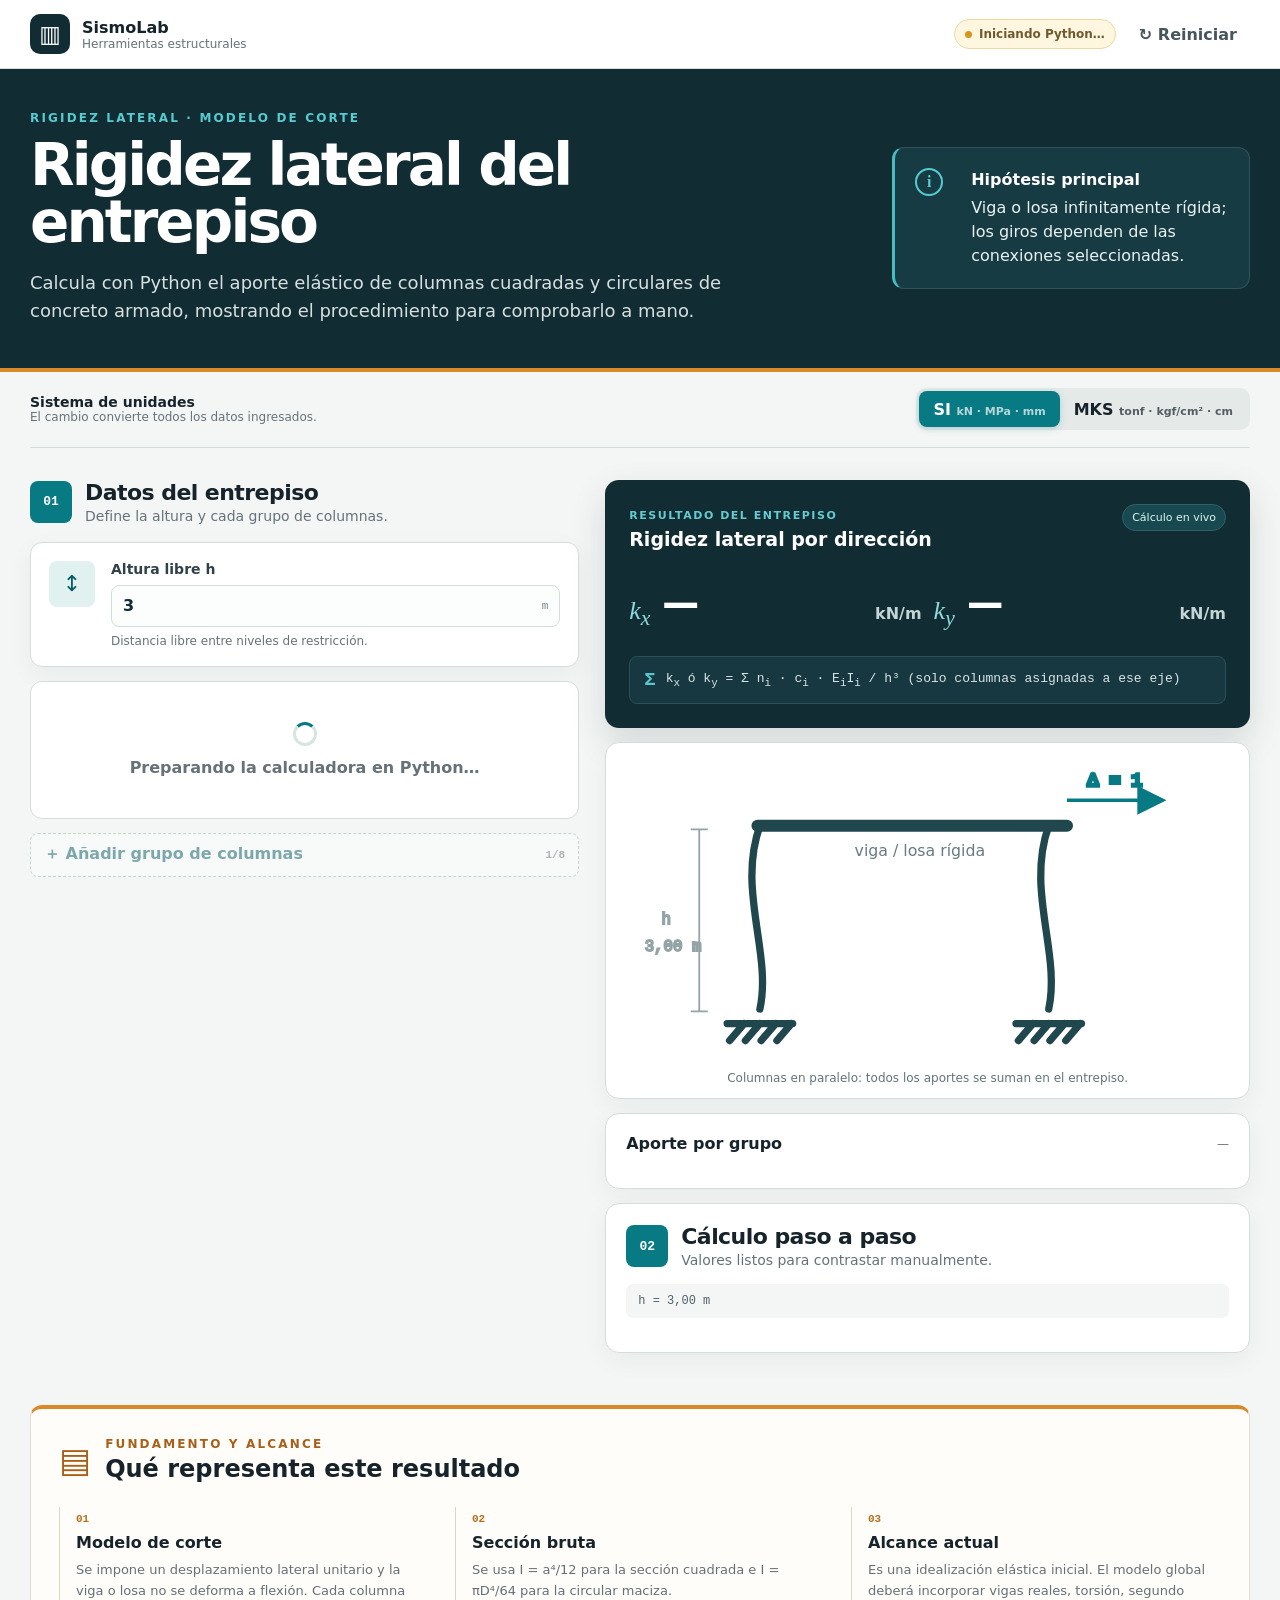
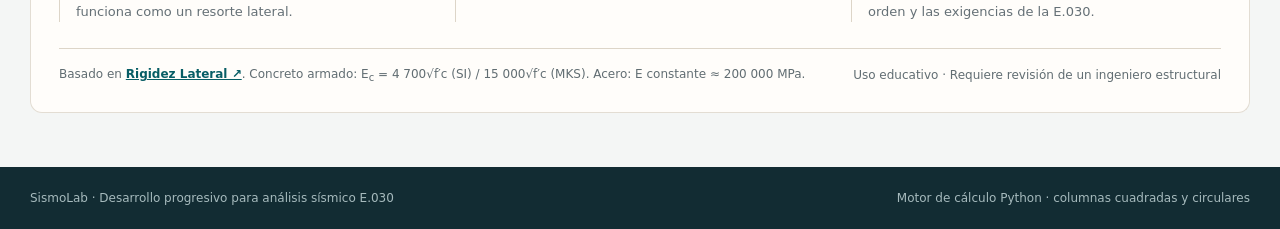
==== index (1).html @ f84a105f "Add files via upload" ====
<!doctype html>
<html lang="es">
  <head>
    <meta charset="UTF-8" />
    <meta name="viewport" content="width=device-width, initial-scale=1.0" />
    <meta name="description" content="Calculadora en Python de rigidez lateral para columnas cuadradas y circulares de concreto armado." />
    <title>SismoLab · Rigidez lateral</title>
    <link rel="icon" href="./favicon.svg" type="image/svg+xml" />
    <link rel="stylesheet" href="https://pyscript.net/releases/2025.11.1/core.css" />
    <link rel="stylesheet" href="./styles.css" />
    <script type="module" src="https://pyscript.net/releases/2025.11.1/core.js"></script>
  </head>
  <body>
    <main id="calculator" aria-busy="true">
      <header class="site-header">
        <div class="page-shell header-shell">
          <a class="brand" href="#inicio" aria-label="Ir al inicio">
            <span class="brand-mark" aria-hidden="true">▥</span>
            <span><strong>SismoLab</strong><small>Herramientas estructurales</small></span>
          </a>
          <div class="header-actions">
            <span class="python-status" id="python-status"><i></i> Iniciando Python…</span>
            <button class="button button-ghost" type="button" data-action="reset">↻ Reiniciar</button>
          </div>
        </div>
      </header>

      <section id="inicio" class="intro">
        <div class="page-shell intro-grid">
          <div>
            <p class="eyebrow">RIGIDEZ LATERAL · MODELO DE CORTE</p>
            <h1>Rigidez lateral del entrepiso</h1>
            <p class="intro-copy">Calcula con Python el aporte elástico de columnas cuadradas y circulares de concreto armado, mostrando el procedimiento para comprobarlo a mano.</p>
          </div>
          <div class="model-note">
            <span aria-hidden="true">i</span>
            <p><strong>Hipótesis principal</strong>Viga o losa infinitamente rígida; los giros dependen de las conexiones seleccionadas.</p>
          </div>
        </div>
      </section>

      <section class="page-shell unit-strip" aria-label="Sistema de unidades">
        <div>
          <span class="unit-strip__label">Sistema de unidades</span>
          <span class="unit-strip__hint">El cambio convierte todos los datos ingresados.</span>
        </div>
        <div class="unit-toggle">
          <button id="units-si" class="button is-active" type="button" data-action="units" data-value="SI" aria-pressed="true">SI <span>kN · MPa · mm</span></button>
          <button id="units-mks" class="button" type="button" data-action="units" data-value="MKS" aria-pressed="false">MKS <span>tonf · kgf/cm² · cm</span></button>
        </div>
      </section>

      <div class="page-shell workspace-grid">
        <section class="input-panel" aria-labelledby="datos-heading">
          <div class="section-heading">
            <span class="step-number">01</span>
            <div><h2 id="datos-heading">Datos del entrepiso</h2><p>Define la altura y cada grupo de columnas.</p></div>
          </div>

          <div class="story-card">
            <div class="story-icon" aria-hidden="true">↕</div>
            <div class="field-block">
              <label for="story-height">Altura libre h</label>
              <div class="input-with-unit">
                <input id="story-height" name="story-height" type="number" min="1" max="12" step="0.05" value="3" data-field="story-height" />
                <span>m</span>
              </div>
              <small>Distancia libre entre niveles de restricción.</small>
            </div>
          </div>

          <div id="group-list" class="group-list">
            <div class="loading-card"><span class="spinner"></span><strong>Preparando la calculadora en Python…</strong></div>
          </div>
          <button id="add-group" type="button" class="button add-group" data-action="add" disabled>＋ Añadir grupo de columnas <span id="group-count">1/8</span></button>
        </section>

        <section class="result-panel" aria-labelledby="resultado-heading">
          <div class="result-card">
            <div class="result-card__top">
              <div><span class="result-kicker">RESULTADO DEL ENTREPISO</span><h2 id="resultado-heading">Rigidez lateral por dirección</h2></div>
              <span class="live-pill">Cálculo en vivo</span>
            </div>
            <div class="total-grid">
              <output class="total-result" aria-live="polite">
                <span>k<sub>x</sub></span><strong id="total-stiffness-x">—</strong><em id="stiffness-unit-x">kN/m</em>
              </output>
              <output class="total-result" aria-live="polite">
                <span>k<sub>y</sub></span><strong id="total-stiffness-y">—</strong><em id="stiffness-unit-y">kN/m</em>
              </output>
            </div>
            <div id="calculation-warning" class="calculation-warning" hidden></div>
            <div class="formula-bar"><b>Σ</b><span>k<sub>x</sub> ó k<sub>y</sub> = Σ n<sub>i</sub> · c<sub>i</sub> · E<sub>i</sub>I<sub>i</sub> / h³ (solo columnas asignadas a ese eje)</span></div>
          </div>

          <div class="frame-diagram">
            <svg viewBox="0 0 500 260" role="img" aria-label="Pórtico idealizado de un nivel con desplazamiento lateral">
              <defs><marker id="arrow" markerWidth="8" markerHeight="8" refX="7" refY="4" orient="auto"><path d="M0,0 L8,4 L0,8 Z" fill="currentColor" /></marker></defs>
              <g class="frame-lines">
                <path d="M112 206 C122 160, 93 108, 112 55" /><path d="M350 206 C360 160, 331 108, 350 55" />
                <path d="M110 55 L365 55" class="frame-beam" />
                <path d="M85 218 L139 218 M99 218 L87 232 M112 218 L100 232 M125 218 L113 232 M138 218 L126 232" />
                <path d="M323 218 L377 218 M337 218 L325 232 M350 218 L338 232 M363 218 L351 232 M376 218 L364 232" />
              </g>
              <g class="frame-dimensions"><path d="M62 208 L62 58" /><path d="M55 208 L69 208 M55 58 L69 58" /><text x="31" y="136">h</text><text id="frame-height" x="17" y="158">3,00 m</text></g>
              <g class="frame-load"><path d="M365 34 L444 34" marker-end="url(#arrow)" /><text x="382" y="22">Δ = 1</text></g>
              <text x="190" y="80" class="beam-label">viga / losa rígida</text>
            </svg>
            <p>Columnas en paralelo: todos los aportes se suman en el entrepiso.</p>
          </div>

          <div class="contribution-card">
            <div class="subheading"><h3>Aporte por grupo</h3><span id="contribution-count">—</span></div>
            <div id="contribution-list" class="contribution-list"></div>
          </div>

          <div class="calculation-card">
            <div class="section-heading section-heading--small">
              <span class="step-number">02</span><div><h2>Cálculo paso a paso</h2><p>Valores listos para contrastar manualmente.</p></div>
            </div>
            <p id="height-conversion" class="height-conversion">h = 3,00 m</p>
            <div id="steps-list" class="steps-list"></div>
          </div>
        </section>
      </div>

      <section class="page-shell theory-section">
        <div class="theory-title"><span aria-hidden="true">▤</span><div><p class="eyebrow">FUNDAMENTO Y ALCANCE</p><h2>Qué representa este resultado</h2></div></div>
        <div class="theory-grid">
          <article><span>01</span><h3>Modelo de corte</h3><p>Se impone un desplazamiento lateral unitario y la viga o losa no se deforma a flexión. Cada columna funciona como un resorte lateral.</p></article>
          <article><span>02</span><h3>Sección bruta</h3><p>Se usa I = a⁴/12 para la sección cuadrada e I = πD⁴/64 para la circular maciza.</p></article>
          <article><span>03</span><h3>Alcance actual</h3><p>Es una idealización elástica inicial. El modelo global deberá incorporar vigas reales, torsión, segundo orden y las exigencias de la E.030.</p></article>
        </div>
        <div class="reference-row">
          <p>Basado en <a href="https://sites.google.com/view/rigidez-lateral/in%C3%ADcio" target="_blank" rel="noreferrer">Rigidez Lateral ↗</a>. Concreto armado: E<sub>c</sub> = 4 700√f′c (SI) / 15 000√f′c (MKS). Acero: E constante ≈ 200 000 MPa.</p>
          <span>Uso educativo · Requiere revisión de un ingeniero estructural</span>
        </div>
      </section>

      <footer><div class="page-shell"><span>SismoLab · Desarrollo progresivo para análisis sísmico E.030</span><span>Motor de cálculo Python · columnas cuadradas y circulares</span></div></footer>
    </main>
    <script type="py" src="./app.py" config="./pyscript.toml"></script>
  </body>
</html>
---- styles.css ----
:root {
  --background: #f4f6f5;
  --foreground: #17232a;
  --muted: #667278;
  --border: #d5dddb;
  --ink: #122c33;
  --teal: #087a83;
  --teal-dark: #075d65;
  --teal-pale: #e0f1ef;
  --amber: #d98925;
  --danger: #9c342c;
  --sans: Inter, ui-sans-serif, system-ui, -apple-system, BlinkMacSystemFont, "Segoe UI", sans-serif;
  --mono: "SFMono-Regular", Consolas, "Liberation Mono", monospace;
}

* { box-sizing: border-box; }
html { scroll-behavior: smooth; font-family: var(--sans); }
body { margin: 0; min-width: 320px; background: var(--background); color: var(--foreground); font-size: 16px; }
button, input, select { font: inherit; }
button { cursor: pointer; }
.page-shell { width: min(1220px, calc(100% - 40px)); margin-inline: auto; }

.button { min-height: 38px; padding: 8px 13px; color: var(--foreground); background: transparent; border: 0; border-radius: 8px; font-weight: 700; transition: 150ms ease; }
.button:hover { background: #e7eceb; }
.button:focus-visible, input:focus-visible, select:focus-visible { outline: 3px solid rgba(8,122,131,.2); outline-offset: 2px; }
.button:disabled { cursor: not-allowed; opacity: .5; }
.button-ghost { color: #46565c; }

.site-header { position: sticky; z-index: 40; top: 0; background: rgba(255,255,255,.96); border-bottom: 1px solid var(--border); backdrop-filter: blur(16px); }
.header-shell { min-height: 68px; display: flex; align-items: center; justify-content: space-between; gap: 20px; }
.brand { display: inline-flex; align-items: center; gap: 12px; color: inherit; text-decoration: none; }
.brand-mark { width: 40px; height: 40px; display: grid; place-items: center; color: white; background: var(--ink); border-radius: 10px; font-size: 23px; }
.brand > span:last-child { display: grid; }
.brand strong { font-size: 16px; }
.brand small { color: var(--muted); font-size: 12px; }
.header-actions { display: flex; align-items: center; gap: 10px; }
.python-status { display: inline-flex; align-items: center; gap: 7px; padding: 7px 10px; color: #6f5a2f; background: #fff6df; border: 1px solid #edd8a2; border-radius: 999px; font-size: 12px; font-weight: 800; }
.python-status i { width: 7px; height: 7px; background: #d7971d; border-radius: 50%; animation: pulse 1s infinite alternate; }
.python-status.is-ready { color: var(--teal-dark); background: var(--teal-pale); border-color: #b9dedb; }
.python-status.is-ready i { background: var(--teal); animation: none; }
@keyframes pulse { to { opacity: .3; } }

.intro { color: white; background: var(--ink); border-bottom: 4px solid var(--amber); }
.intro-grid { min-height: 240px; display: grid; grid-template-columns: minmax(0,1.55fr) minmax(300px,.7fr); gap: 70px; align-items: center; padding-block: 42px; }
.eyebrow { margin: 0 0 12px; color: #56cbd0; font-size: 12px; font-weight: 800; letter-spacing: .18em; }
.intro h1 { max-width: 720px; margin: 0; font-size: clamp(36px,5vw,58px); line-height: .98; letter-spacing: -.05em; }
.intro-copy { max-width: 720px; margin: 18px 0 0; color: #d6e0e1; font-size: 18px; line-height: 1.58; }
.model-note { display: grid; grid-template-columns: 42px 1fr; gap: 14px; padding: 20px; color: #e9f1f1; background: #173b43; border: 1px solid #31545b; border-left: 3px solid #49bbc2; border-radius: 12px; }
.model-note > span { width: 28px; height: 28px; display: grid; place-items: center; color: #55cbd1; border: 2px solid currentColor; border-radius: 50%; font-family: Georgia, serif; font-weight: 800; }
.model-note p { margin: 0; line-height: 1.5; }
.model-note strong { display: block; margin-bottom: 4px; color: white; }

.unit-strip { min-height: 76px; display: flex; align-items: center; justify-content: space-between; gap: 24px; padding-block: 14px; border-bottom: 1px solid var(--border); }
.unit-strip > div:first-child { display: grid; }
.unit-strip__label { font-size: 14px; font-weight: 800; }
.unit-strip__hint { color: var(--muted); font-size: 12px; }
.unit-toggle { display: flex; padding: 3px; background: #e5eae9; border-radius: 10px; }
.unit-toggle button { min-height: 36px; padding-inline: 14px; }
.unit-toggle button span { font-size: 11px; opacity: .7; }
.unit-toggle button.is-active { color: white; background: var(--teal); box-shadow: 0 2px 7px rgba(8,110,121,.22); }

.workspace-grid { display: grid; grid-template-columns: minmax(390px,.92fr) minmax(0,1.08fr); gap: 26px; align-items: start; padding-block: 32px 52px; }
.input-panel, .result-panel { min-width: 0; }
.section-heading { display: flex; align-items: center; gap: 13px; margin-bottom: 18px; }
.section-heading--small { margin-bottom: 16px; }
.step-number { width: 42px; height: 42px; display: grid; flex: 0 0 auto; place-items: center; color: white; background: var(--teal); border-radius: 8px; font-family: var(--mono); font-size: 13px; font-weight: 700; }
.section-heading h2 { margin: 0; font-size: 22px; letter-spacing: -.025em; }
.section-heading p { margin: 3px 0 0; color: var(--muted); font-size: 14px; }

.story-card, .column-card, .frame-diagram, .contribution-card, .calculation-card { background: white; border: 1px solid var(--border); border-radius: 12px; box-shadow: 0 8px 24px rgba(18,44,51,.05); }
.story-card { display: grid; grid-template-columns: 48px 1fr; gap: 14px; align-items: start; margin-bottom: 14px; padding: 18px; }
.story-icon { width: 46px; height: 46px; display: grid; place-items: center; color: var(--teal-dark); background: var(--teal-pale); border-radius: 8px; font-size: 22px; }
.field-block { min-width: 0; }
.field-block label, .field-block legend { display: block; margin-bottom: 8px; color: #314149; font-size: 14px; font-weight: 700; }
.field-block small { display: block; margin-top: 7px; color: var(--muted); font-size: 12px; }
.input-with-unit { position: relative; display: flex; align-items: center; }
.input-with-unit input, select { width: 100%; height: 42px; color: var(--ink); background: #fcfdfd; border: 1px solid var(--border); border-radius: 8px; font-weight: 700; }
.input-with-unit input { padding: 8px 88px 8px 11px; }
select { padding: 8px 10px; }
.input-with-unit > span { position: absolute; right: 12px; color: #758187; font-family: var(--mono); font-size: 11px; pointer-events: none; }

.group-list { display: grid; gap: 14px; }
.loading-card { min-height: 138px; display: grid; place-items: center; align-content: center; gap: 12px; color: var(--muted); background: white; border: 1px solid var(--border); border-radius: 12px; }
.spinner { width: 24px; height: 24px; border: 3px solid #d7e4e2; border-top-color: var(--teal); border-radius: 50%; animation: spin .8s linear infinite; }
@keyframes spin { to { transform: rotate(360deg); } }
.column-card { padding: 18px; }
.column-card__head, .column-card__head > div:first-child { display: flex; align-items: center; }
.column-card__head { justify-content: space-between; gap: 16px; margin-bottom: 18px; }
.column-card__head > div:first-child { gap: 11px; }
.column-code { width: 40px; height: 40px; display: grid; place-items: center; color: var(--teal-dark); background: var(--teal-pale); border: 1px solid #b6dedb; border-radius: 50%; font-family: var(--mono); font-size: 13px; font-weight: 800; }
.column-card h3 { margin: 0; font-size: 16px; }
.column-card__head p { margin: 2px 0 0; color: var(--muted); font-size: 12px; }
.remove-button { width: 38px; padding: 0; color: var(--danger); font-size: 19px; }
.form-grid { display: grid; grid-template-columns: repeat(2,minmax(0,1fr)); gap: 14px; margin-top: 15px; }
.form-grid--compact { grid-template-columns: minmax(120px,.58fr) minmax(200px,1.42fr); }
.shape-field { min-width: 0; padding: 0; border: 0; }
.shape-options { display: grid; grid-template-columns: repeat(2,minmax(0,1fr)); gap: 7px; }
.shape-option { min-height: 42px; display: flex; align-items: center; justify-content: center; gap: 7px; color: #526168; background: #f7f9f8; border: 1px solid var(--border); border-radius: 8px; font-size: 13px; font-weight: 700; }
.shape-option:hover { border-color: #9fc9c7; }
.shape-option.is-selected { color: var(--teal-dark); background: var(--teal-pale); border-color: #7dc3c1; }
.shape-symbol { width: 16px; height: 16px; display: inline-block; border: 2px solid currentColor; }
.shape-symbol.circle { border-radius: 50%; }
.total-grid { display: grid; grid-template-columns: repeat(2,minmax(0,1fr)); gap: 12px; }
.case-note { display: flex; align-items: center; gap: 11px; margin-top: 15px; padding: 11px 12px; color: #345057; background: #f1f6f5; border-left: 3px solid var(--teal); border-radius: 6px; }
.case-note > b { color: var(--teal); font-size: 19px; }
.case-note div { display: grid; }
.case-note strong { font-family: var(--mono); font-size: 13px; }
.case-note span { color: #6b777c; font-size: 11px; }
.add-group { width: 100%; min-height: 44px; display: flex; align-items: center; margin-top: 14px; color: var(--teal-dark); background: rgba(255,255,255,.7); border: 1px dashed #9bb4b1; }
.add-group > span { margin-left: auto; color: var(--muted); font-family: var(--mono); font-size: 11px; }

.result-panel { display: grid; gap: 14px; }
.result-card { padding: 24px; color: white; background: var(--ink); border-radius: 14px; box-shadow: 0 14px 34px rgba(18,44,51,.15); }
.result-card__top { display: flex; align-items: flex-start; justify-content: space-between; gap: 20px; }
.result-kicker { color: #66cbd0; font-size: 11px; font-weight: 800; letter-spacing: .14em; }
.result-card h2 { margin: 5px 0 0; font-size: 19px; }
.live-pill { padding: 6px 9px; color: #daf5f2; background: #194950; border: 1px solid #316168; border-radius: 999px; font-size: 11px; }
.total-result { display: grid; grid-template-columns: auto 1fr auto; gap: 14px; align-items: baseline; margin-block: 28px 24px; }
.total-result > span { color: #8fd9dc; font-family: Georgia,serif; font-size: 26px; font-style: italic; }
.total-result strong { min-width: 0; overflow: hidden; font-family: var(--mono); font-size: clamp(34px,6vw,54px); line-height: 1; letter-spacing: -.06em; text-overflow: ellipsis; }
.total-result em { color: #c2d5d7; font-size: 16px; font-style: normal; font-weight: 700; }
.formula-bar { display: flex; align-items: center; gap: 10px; padding: 12px 14px; color: #d9e5e6; background: #173840; border: 1px solid #2b5057; border-radius: 8px; font-family: var(--mono); font-size: 13px; }
.formula-bar b { color: #59c7cc; font-size: 19px; }
.calculation-warning { margin: -10px 0 16px; padding: 10px 12px; color: #5d260f; background: #ffe1cf; border-radius: 7px; font-size: 12px; }

.frame-diagram, .contribution-card, .calculation-card { border-radius: 14px; }
.frame-diagram { padding: 16px 18px 13px; }
.frame-diagram svg { width: 100%; height: auto; display: block; color: var(--teal); }
.frame-lines { fill: none; stroke: #20464e; stroke-width: 6; stroke-linecap: round; stroke-linejoin: round; }
.frame-lines .frame-beam { stroke-width: 10; }
.frame-dimensions { fill: #607177; stroke: #93a4a7; stroke-width: 1.5; font-family: var(--mono); font-size: 13px; }
.frame-load { fill: var(--teal); stroke: var(--teal); stroke-width: 3; font-family: var(--mono); font-size: 15px; }
.beam-label { fill: #687b80; font-family: var(--sans); font-size: 13px; }
.frame-diagram p { margin: -3px 0 0; color: var(--muted); text-align: center; font-size: 12px; }
.contribution-card, .calculation-card { padding: 20px; }
.subheading { display: flex; align-items: center; justify-content: space-between; margin-bottom: 15px; }
.subheading h3 { margin: 0; font-size: 16px; }
.subheading > span { color: var(--muted); font-size: 12px; }
.contribution-list { display: grid; gap: 13px; }
.contribution-row { display: grid; grid-template-columns: 36px minmax(0,1fr) auto; gap: 11px; align-items: center; }
.contribution-symbol { width: 36px; height: 36px; display: grid; place-items: center; color: var(--teal-dark); background: var(--teal-pale); border-radius: 7px; }
.contribution-main > div:first-child { display: flex; align-items: baseline; gap: 7px; font-size: 12px; }
.contribution-main strong { font-family: var(--mono); font-size: 13px; }
.contribution-main span { color: var(--muted); }
.contribution-main em { margin-left: auto; color: var(--teal-dark); font-size: 11px; font-style: normal; font-weight: 800; }
.progress-track { height: 5px; margin-top: 6px; overflow: hidden; background: #e5ebea; border-radius: 99px; }
.progress-track span { height: 100%; display: block; background: var(--teal); border-radius: inherit; }
.contribution-row > b { display: grid; justify-items: end; font-family: var(--mono); font-size: 14px; }
.contribution-row > b small { color: var(--muted); font-family: var(--sans); font-size: 10px; font-weight: 500; }

.height-conversion { margin: 0 0 14px; padding: 10px 12px; color: #506168; background: #f3f6f5; border-radius: 7px; font-family: var(--mono); font-size: 12px; }
.steps-list { display: grid; gap: 8px; }
.step-detail { overflow: hidden; border: 1px solid var(--border); border-radius: 9px; }
.step-detail summary { min-height: 58px; display: grid; grid-template-columns: 34px minmax(0,1fr) 18px; gap: 11px; align-items: center; padding: 10px 12px; cursor: pointer; list-style: none; }
.step-detail summary::-webkit-details-marker { display: none; }
.step-detail summary > span { width: 34px; height: 34px; display: grid; place-items: center; color: white; background: var(--ink); border-radius: 50%; font-family: var(--mono); font-size: 11px; }
.step-detail summary div { display: grid; }
.step-detail summary strong { font-size: 14px; }
.step-detail summary small { color: var(--muted); font-size: 11px; }
.step-detail summary > b { color: var(--teal); font-size: 20px; }
.step-content { display: grid; grid-template-columns: 130px minmax(0,1fr); gap: 16px; padding: 16px; background: #f8faf9; border-top: 1px solid var(--border); }
.section-diagram { position: relative; min-height: 150px; display: grid; place-items: center; background: white; border: 1px solid #dce5e3; border-radius: 8px; }
.section-shape { width: 72px; height: 72px; display: grid; place-items: center; color: var(--teal-dark); background: #d7edeb; border: 3px solid var(--teal); font-family: Georgia,serif; font-style: italic; }
.section-shape.circle { border-radius: 50%; }
.axis-line { position: absolute; width: 100px; height: 1px; background: #d37f1f; }
.axis-line::after { position: absolute; top: -3px; left: 50%; width: 7px; height: 7px; content: ''; background: #d37f1f; border-radius: 50%; }
.axis-label { position: absolute; right: 8px; bottom: 7px; color: #9b641e; font-size: 9px; }
.step-content ol { display: grid; gap: 13px; margin: 0; padding: 0; list-style: none; }
.step-content li { display: grid; grid-template-columns: 24px minmax(0,1fr); gap: 9px; }
.step-content li > span { width: 23px; height: 23px; display: grid; place-items: center; color: var(--teal-dark); background: var(--teal-pale); border-radius: 50%; font-family: var(--mono); font-size: 10px; font-weight: 800; }
.step-content li strong { display: block; margin-bottom: 3px; color: #273a41; font-size: 12px; }
.step-content li p { margin: 0; color: #59676d; font-family: var(--mono); font-size: 11px; line-height: 1.55; }
.step-content li b { color: var(--teal-dark); }

.theory-section { margin-bottom: 54px; padding: 28px; background: #fffdfa; border: 1px solid #e3ddd3; border-top: 4px solid var(--amber); border-radius: 12px; }
.theory-title { display: flex; align-items: center; gap: 14px; margin-bottom: 24px; }
.theory-title > span { color: #a86018; font-size: 34px; }
.theory-title .eyebrow { margin-bottom: 4px; color: #a86018; }
.theory-title h2 { margin: 0; font-size: 24px; }
.theory-grid { display: grid; grid-template-columns: repeat(3,minmax(0,1fr)); gap: 26px; }
.theory-grid article { padding-left: 16px; border-left: 1px solid #ddd5c8; }
.theory-grid article > span { color: #b66e1c; font-family: var(--mono); font-size: 11px; font-weight: 800; }
.theory-grid h3 { margin: 7px 0; font-size: 16px; }
.theory-grid p { margin: 0; color: #657076; font-size: 13px; line-height: 1.62; }
.reference-row { display: flex; align-items: center; justify-content: space-between; gap: 24px; margin-top: 26px; padding-top: 18px; border-top: 1px solid #ddd5c8; color: #616d72; font-size: 12px; }
.reference-row p { margin: 0; }
.reference-row a { color: var(--teal-dark); font-weight: 800; }
.reference-row > span { text-align: right; }
footer { padding-block: 24px; color: #a6babd; background: var(--ink); font-size: 12px; }
footer .page-shell { display: flex; justify-content: space-between; gap: 20px; }

@media (max-width: 900px) {
  .intro-grid, .workspace-grid { grid-template-columns: 1fr; }
  .intro-grid { gap: 28px; }
  .model-note { max-width: 620px; }
  .theory-grid { grid-template-columns: 1fr; gap: 18px; }
  .reference-row { align-items: flex-start; flex-direction: column; }
  .reference-row > span { text-align: left; }
}

@media (max-width: 620px) {
  .page-shell { width: min(100% - 24px,1220px); }
  .header-shell { min-height: 60px; }
  .brand small, .python-status { display: none; }
  .intro-grid { min-height: 0; padding-block: 34px; }
  .intro h1 { font-size: 38px; }
  .intro-copy { font-size: 16px; }
  .unit-strip { align-items: stretch; flex-direction: column; gap: 11px; }
  .unit-toggle, .unit-toggle button { width: 100%; }
  .unit-toggle button span { display: none; }
  .workspace-grid { padding-top: 22px; }
  .column-card, .contribution-card, .calculation-card, .result-card, .theory-section { padding: 16px; }
  .form-grid, .form-grid--compact { grid-template-columns: 1fr; }
  .total-grid { grid-template-columns: 1fr; }
  .total-result { grid-template-columns: auto minmax(0,1fr); }
  .total-result strong { text-align: right; }
  .total-result em { grid-column: 2; text-align: right; }
  .formula-bar { overflow-x: auto; }
  .step-content { grid-template-columns: 1fr; }
  .section-diagram { min-height: 130px; }
  .contribution-row { grid-template-columns: 36px minmax(0,1fr); }
  .contribution-row > b { grid-column: 2; justify-items: start; }
  footer .page-shell { flex-direction: column; }
}

@media (prefers-reduced-motion: reduce) {
  html { scroll-behavior: auto; }
  *, *::before, *::after { animation-duration: .01ms !important; transition-duration: .01ms !important; }
}
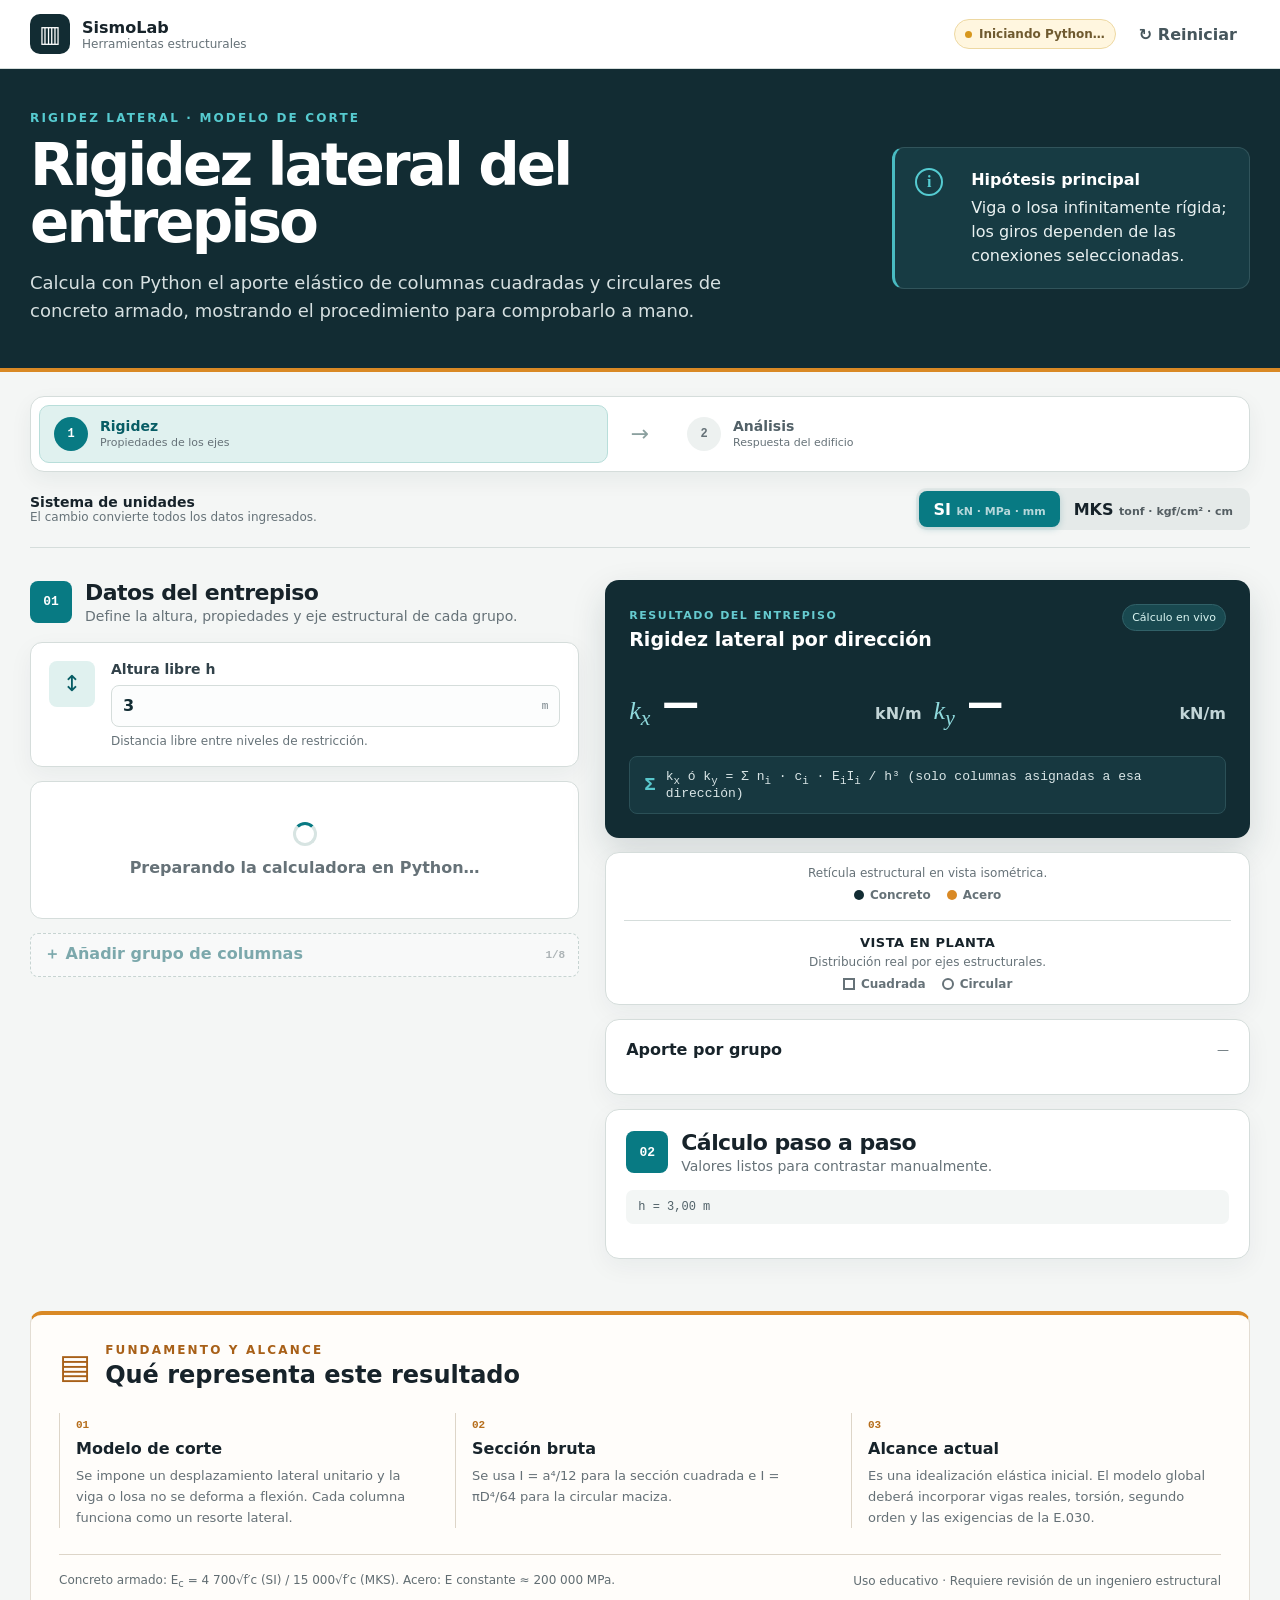
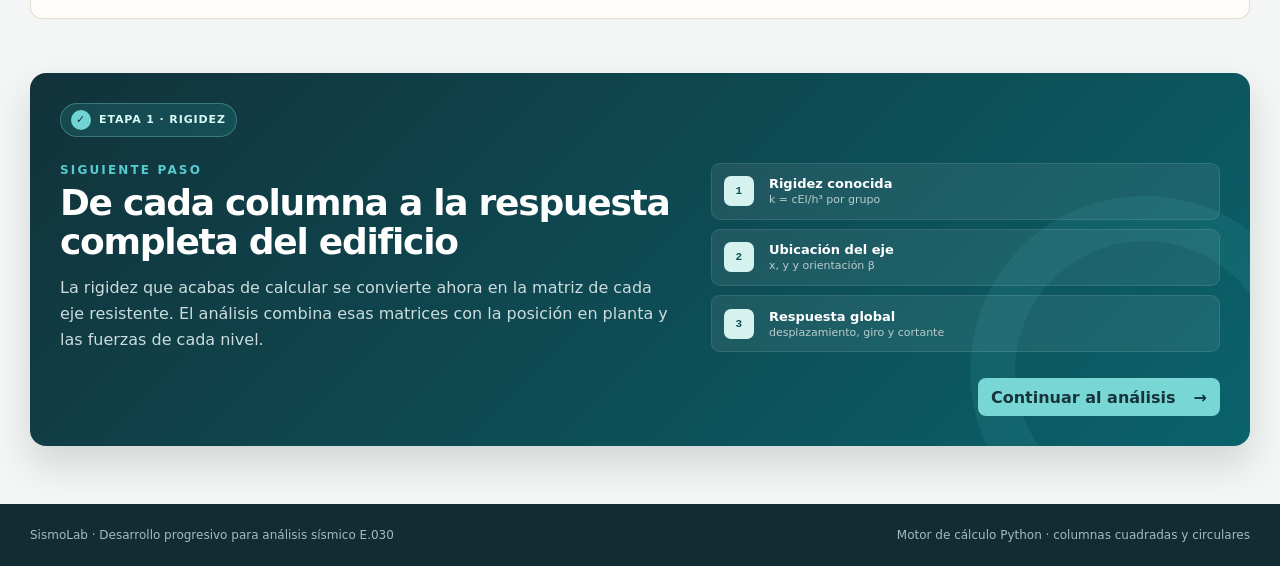
==== commit 7c0218f3: "Add files via upload" ====
--- a/index (1).html
+++ b/index (1).html
@@ -3,8 +3,8 @@
   <head>
     <meta charset="UTF-8" />
     <meta name="viewport" content="width=device-width, initial-scale=1.0" />
-    <meta name="description" content="Calculadora en Python de rigidez lateral para columnas cuadradas y circulares de concreto armado." />
-    <title>SismoLab · Rigidez lateral</title>
+    <meta name="description" content="Herramienta educativa en Python para rigidez lateral y análisis pseudotridimensional de edificios." />
+    <title>SismoLab · Rigidez y análisis estructural</title>
     <link rel="icon" href="./favicon.svg" type="image/svg+xml" />
     <link rel="stylesheet" href="https://pyscript.net/releases/2025.11.1/core.css" />
     <link rel="stylesheet" href="./styles.css" />
@@ -28,16 +28,28 @@
       <section id="inicio" class="intro">
         <div class="page-shell intro-grid">
           <div>
-            <p class="eyebrow">RIGIDEZ LATERAL · MODELO DE CORTE</p>
-            <h1>Rigidez lateral del entrepiso</h1>
-            <p class="intro-copy">Calcula con Python el aporte elástico de columnas cuadradas y circulares de concreto armado, mostrando el procedimiento para comprobarlo a mano.</p>
+            <p id="intro-eyebrow" class="eyebrow">RIGIDEZ LATERAL · MODELO DE CORTE</p>
+            <h1 id="intro-title">Rigidez lateral del entrepiso</h1>
+            <p id="intro-copy" class="intro-copy">Calcula con Python el aporte elástico de columnas cuadradas y circulares de concreto armado, mostrando el procedimiento para comprobarlo a mano.</p>
           </div>
           <div class="model-note">
             <span aria-hidden="true">i</span>
-            <p><strong>Hipótesis principal</strong>Viga o losa infinitamente rígida; los giros dependen de las conexiones seleccionadas.</p>
-          </div>
-        </div>
-      </section>
+            <p><strong id="model-note-title">Hipótesis principal</strong><span id="model-note-copy">Viga o losa infinitamente rígida; los giros dependen de las conexiones seleccionadas.</span></p>
+          </div>
+        </div>
+      </section>
+
+      <nav class="page-shell stage-switcher" aria-label="Etapas de trabajo">
+        <button id="stage-rigidity-button" class="stage-tab is-active" type="button" data-action="stage" data-value="rigidity" aria-current="step">
+          <span>1</span><div><strong>Rigidez</strong><small>Propiedades de los ejes</small></div>
+        </button>
+        <span class="stage-connector" aria-hidden="true">→</span>
+        <button id="stage-analysis-button" class="stage-tab" type="button" data-action="stage" data-value="analysis">
+          <span>2</span><div><strong>Análisis</strong><small>Respuesta del edificio</small></div>
+        </button>
+      </nav>
+
+      <div id="rigidity-stage">
 
       <section class="page-shell unit-strip" aria-label="Sistema de unidades">
         <div>
@@ -54,7 +66,7 @@
         <section class="input-panel" aria-labelledby="datos-heading">
           <div class="section-heading">
             <span class="step-number">01</span>
-            <div><h2 id="datos-heading">Datos del entrepiso</h2><p>Define la altura y cada grupo de columnas.</p></div>
+            <div><h2 id="datos-heading">Datos del entrepiso</h2><p>Define la altura, propiedades y eje estructural de cada grupo.</p></div>
           </div>
 
           <div class="story-card">
@@ -90,23 +102,24 @@
               </output>
             </div>
             <div id="calculation-warning" class="calculation-warning" hidden></div>
-            <div class="formula-bar"><b>Σ</b><span>k<sub>x</sub> ó k<sub>y</sub> = Σ n<sub>i</sub> · c<sub>i</sub> · E<sub>i</sub>I<sub>i</sub> / h³ (solo columnas asignadas a ese eje)</span></div>
+            <div class="formula-bar"><b>Σ</b><span>k<sub>x</sub> ó k<sub>y</sub> = Σ n<sub>i</sub> · c<sub>i</sub> · E<sub>i</sub>I<sub>i</sub> / h³ (solo columnas asignadas a esa dirección)</span></div>
           </div>
 
           <div class="frame-diagram">
-            <svg viewBox="0 0 500 260" role="img" aria-label="Pórtico idealizado de un nivel con desplazamiento lateral">
-              <defs><marker id="arrow" markerWidth="8" markerHeight="8" refX="7" refY="4" orient="auto"><path d="M0,0 L8,4 L0,8 Z" fill="currentColor" /></marker></defs>
-              <g class="frame-lines">
-                <path d="M112 206 C122 160, 93 108, 112 55" /><path d="M350 206 C360 160, 331 108, 350 55" />
-                <path d="M110 55 L365 55" class="frame-beam" />
-                <path d="M85 218 L139 218 M99 218 L87 232 M112 218 L100 232 M125 218 L113 232 M138 218 L126 232" />
-                <path d="M323 218 L377 218 M337 218 L325 232 M350 218 L338 232 M363 218 L351 232 M376 218 L364 232" />
-              </g>
-              <g class="frame-dimensions"><path d="M62 208 L62 58" /><path d="M55 208 L69 208 M55 58 L69 58" /><text x="31" y="136">h</text><text id="frame-height" x="17" y="158">3,00 m</text></g>
-              <g class="frame-load"><path d="M365 34 L444 34" marker-end="url(#arrow)" /><text x="382" y="22">Δ = 1</text></g>
-              <text x="190" y="80" class="beam-label">viga / losa rígida</text>
-            </svg>
-            <p>Columnas en paralelo: todos los aportes se suman en el entrepiso.</p>
+            <div id="frame-diagram-3d" class="frame-diagram-3d"></div>
+            <p id="diagram-caption">Retícula estructural en vista isométrica.</p>
+            <div class="iso-legend">
+              <span class="iso-legend-item"><i class="iso-legend-dot iso-legend-dot--concrete"></i>Concreto</span>
+              <span class="iso-legend-item"><i class="iso-legend-dot iso-legend-dot--steel"></i>Acero</span>
+            </div>
+            <div class="diagram-divider"></div>
+            <h3 class="diagram-subheading">Vista en planta</h3>
+            <div id="frame-diagram-plan" class="frame-diagram-3d frame-diagram-plan"></div>
+            <p id="plan-caption">Distribución real por ejes estructurales.</p>
+            <div class="iso-legend">
+              <span class="iso-legend-item"><i class="iso-legend-shape iso-legend-shape--square"></i>Cuadrada</span>
+              <span class="iso-legend-item"><i class="iso-legend-shape iso-legend-shape--circle"></i>Circular</span>
+            </div>
           </div>
 
           <div class="contribution-card">
@@ -132,8 +145,161 @@
           <article><span>03</span><h3>Alcance actual</h3><p>Es una idealización elástica inicial. El modelo global deberá incorporar vigas reales, torsión, segundo orden y las exigencias de la E.030.</p></article>
         </div>
         <div class="reference-row">
-          <p>Basado en <a href="https://sites.google.com/view/rigidez-lateral/in%C3%ADcio" target="_blank" rel="noreferrer">Rigidez Lateral ↗</a>. Concreto armado: E<sub>c</sub> = 4 700√f′c (SI) / 15 000√f′c (MKS). Acero: E constante ≈ 200 000 MPa.</p>
+          <p>Concreto armado: E<sub>c</sub> = 4 700√f′c (SI) / 15 000√f′c (MKS). Acero: E constante ≈ 200 000 MPa.</p>
           <span>Uso educativo · Requiere revisión de un ingeniero estructural</span>
+        </div>
+      </section>
+
+      <section class="page-shell analysis-transition" aria-labelledby="transition-heading">
+        <div class="transition-status"><span>✓</span> ETAPA 1 · RIGIDEZ</div>
+        <div class="transition-copy">
+          <p class="eyebrow">SIGUIENTE PASO</p>
+          <h2 id="transition-heading">De cada columna a la respuesta completa del edificio</h2>
+          <p>La rigidez que acabas de calcular se convierte ahora en la matriz de cada eje resistente. El análisis combina esas matrices con la posición en planta y las fuerzas de cada nivel.</p>
+        </div>
+        <ol class="transition-flow" aria-label="Transición entre rigidez y análisis">
+          <li><span>1</span><div><strong>Rigidez conocida</strong><small>k = cEI/h³ por grupo</small></div></li>
+          <li><span>2</span><div><strong>Ubicación del eje</strong><small>x, y y orientación β</small></div></li>
+          <li><span>3</span><div><strong>Respuesta global</strong><small>desplazamiento, giro y cortante</small></div></li>
+        </ol>
+        <button class="button transition-button" type="button" data-action="stage" data-value="analysis">Continuar al análisis <span aria-hidden="true">→</span></button>
+      </section>
+      </div>
+
+      <section id="analysis-stage" class="page-shell analysis-stage" hidden aria-labelledby="analysis-heading">
+        <div class="analysis-stage__head">
+          <button class="button button-ghost" type="button" data-action="stage" data-value="rigidity">← Volver a Rigidez</button>
+          <div>
+            <p class="eyebrow">ETAPA 2 · ANÁLISIS PSEUDOTRIDIMENSIONAL</p>
+            <h2 id="analysis-heading">Respuesta del edificio con diafragmas rígidos</h2>
+            <p>Cada nivel tiene tres movimientos: desplazamiento en X, desplazamiento en Y y giro alrededor del eje vertical.</p>
+          </div>
+        </div>
+
+        <div class="analysis-bridge" role="note">
+          <span aria-hidden="true">1 → 2</span>
+          <div><strong>¿Qué cambió?</strong><p>En Rigidez estudiaste cuánto se opone cada eje al movimiento. Aquí ubicas esos ejes en el plano y Python calcula cómo se mueve el edificio completo bajo las fuerzas sísmicas.</p></div>
+        </div>
+
+        <div class="analysis-workspace">
+          <section class="analysis-input-panel" aria-labelledby="analysis-data-heading">
+            <div class="section-heading">
+              <span class="step-number">03</span>
+              <div><h2 id="analysis-data-heading">Modelo global</h2><p>Define niveles, fuerzas y geometría de los ejes.</p></div>
+            </div>
+
+            <button class="button example-button" type="button" data-action="load-analysis-example">▦ Cargar ejemplo estable de 2 niveles</button>
+
+            <div class="analysis-form-grid">
+              <div class="field-block">
+                <label for="analysis-levels">Número de niveles</label>
+                <select id="analysis-levels" data-field="analysis-levels">
+                  <option value="1">1 nivel</option><option value="2" selected>2 niveles</option><option value="3">3 niveles</option><option value="4">4 niveles</option><option value="5">5 niveles</option><option value="6">6 niveles</option><option value="7">7 niveles</option><option value="8">8 niveles</option>
+                </select>
+              </div>
+              <div class="field-block">
+                <label for="analysis-alpha">Dirección sísmica α</label>
+                <div class="input-with-unit"><input id="analysis-alpha" type="number" step="1" value="0" data-field="analysis-alpha" /><span>°</span></div>
+              </div>
+            </div>
+
+            <div class="analysis-subsection">
+              <div class="subheading"><h3>Fuerza y altura por nivel</h3><span>F en kN · h en m</span></div>
+              <div id="analysis-floor-list" class="analysis-floor-list"></div>
+            </div>
+
+            <div class="analysis-subsection">
+              <div class="subheading"><h3>Centro de masa</h3><span>coordenadas del diafragma</span></div>
+              <div class="analysis-form-grid analysis-form-grid--four">
+                <div class="field-block"><label for="analysis-cm-x">x<sub>CM</sub></label><div class="input-with-unit"><input id="analysis-cm-x" type="number" step="0.1" value="2.5" data-field="analysis-cm-x" /><span>m</span></div></div>
+                <div class="field-block"><label for="analysis-cm-y">y<sub>CM</sub></label><div class="input-with-unit"><input id="analysis-cm-y" type="number" step="0.1" value="2" data-field="analysis-cm-y" /><span>m</span></div></div>
+                <div class="field-block"><label for="analysis-ecc-x">e<sub>acc,x</sub></label><div class="input-with-unit"><input id="analysis-ecc-x" type="number" step="0.01" value="0" data-field="analysis-ecc-x" /><span>m</span></div></div>
+                <div class="field-block"><label for="analysis-ecc-y">e<sub>acc,y</sub></label><div class="input-with-unit"><input id="analysis-ecc-y" type="number" step="0.01" value="0" data-field="analysis-ecc-y" /><span>m</span></div></div>
+              </div>
+              <p class="field-help">Para una fuerza en X, e<sub>acc,y</sub> genera el momento torsor. El signo indica el lado del centro de masa.</p>
+            </div>
+
+            <div class="analysis-subsection">
+              <div class="subheading"><h3>Ejes resistentes</h3><span>se reutilizan tus grupos</span></div>
+              <p class="field-help">x₀, y₀ ubican un punto del eje; β mide su orientación antihoraria desde X.</p>
+              <div id="analysis-frame-list" class="analysis-frame-list"></div>
+            </div>
+          </section>
+
+          <section class="analysis-result-panel" aria-labelledby="analysis-result-heading">
+            <div class="analysis-result-card">
+              <div class="result-card__top">
+                <div><span class="result-kicker">RESPUESTA ELÁSTICA</span><h2 id="analysis-result-heading">Resultados del edificio</h2></div>
+                <span class="live-pill">Cálculo en vivo</span>
+              </div>
+              <div id="analysis-warning" class="analysis-warning" hidden></div>
+              <div id="analysis-summary" class="analysis-summary"></div>
+            </div>
+
+            <div class="analysis-plan-card">
+              <div class="subheading"><h3>Modelo en planta</h3><span>CM y ejes resistentes</span></div>
+              <div id="analysis-plan" class="analysis-plan"></div>
+            </div>
+
+            <div class="analysis-plan-card">
+              <div class="subheading subheading--with-control">
+                <div><h3>Planta deformada</h3><span>Diafragma original vs. desplazado y rotado</span></div>
+                <div class="viz-control"><label for="analysis-deform-level">Nivel</label><select id="analysis-deform-level" data-field="analysis-deform-level"></select></div>
+              </div>
+              <div id="analysis-deformed-plan" class="analysis-plan"></div>
+              <p id="analysis-deformed-plan-caption" class="viz-caption"></p>
+            </div>
+
+            <div class="analysis-plan-card">
+              <div class="subheading"><h3>Vista axonométrica deformada</h3><span>Inclinación acumulada por nivel</span></div>
+              <div id="analysis-axonometric" class="analysis-plan"></div>
+              <p id="analysis-axonometric-caption" class="viz-caption"></p>
+            </div>
+
+            <div class="analysis-plan-card">
+              <div class="subheading subheading--with-control">
+                <div><h3>Elevación de pórtico</h3><span>Deformada del modelo de corte</span></div>
+                <div class="viz-control"><label for="analysis-elevation-axis">Eje</label><select id="analysis-elevation-axis" data-field="analysis-elevation-axis"></select></div>
+              </div>
+              <div id="analysis-frame-elevation" class="analysis-elevation"></div>
+            </div>
+
+            <div class="analysis-plan-card">
+              <div class="subheading"><h3>Fuerza sísmica por piso</h3><span>Entrada F por nivel</span></div>
+              <div id="analysis-floor-forces-chart" class="analysis-chart"></div>
+            </div>
+
+            <div class="analysis-plan-card">
+              <div class="subheading"><h3>Cortante de piso</h3><span>Σ F desde el techo hasta el nivel</span></div>
+              <div id="analysis-story-shear-chart" class="analysis-chart"></div>
+            </div>
+
+            <div class="analysis-plan-card">
+              <div class="subheading"><h3>Momento en columna</h3><span>Extremo Vh/2 del eje seleccionado arriba</span></div>
+              <div id="analysis-column-moment-chart" class="analysis-chart"></div>
+            </div>
+
+            <div id="analysis-displacements" class="analysis-table-card"></div>
+            <div id="analysis-frames" class="analysis-table-card"></div>
+            <details class="matrix-card">
+              <summary data-action="toggle-matrix">Matriz global K<sub>P3D</sub> vector de fuerzas <span>ver detalle</span></summary>
+              <div id="analysis-matrix" class="matrix-scroll"></div>
+            </details>
+          </section>
+        </div>
+
+        <section class="analysis-method" aria-labelledby="analysis-method-heading">
+          <div class="theory-title"><span aria-hidden="true">∑</span><div><p class="eyebrow">CÓMO SE CONECTAN LAS DOS ETAPAS</p><h2 id="analysis-method-heading">Ruta matricial que ejecuta Python</h2></div></div>
+          <div class="analysis-method-grid">
+            <article><span>01</span><h3>Matriz de cada eje</h3><p>Las rigideces de los pisos forman K<sub>eje</sub>. Para dos niveles: [k₁+k₂, −k₂; −k₂, k₂].</p></article>
+            <article><span>02</span><h3>Posición y orientación</h3><p>G relaciona el movimiento del diafragma con el eje mediante cos β, sin β y el brazo perpendicular r.</p></article>
+            <article><span>03</span><h3>Ensamblaje y solución</h3><p>K<sub>P3D</sub> = Σ GᵀK<sub>eje</sub>G y el sistema K<sub>P3D</sub>U = F entrega desplazamientos y giros.</p></article>
+          </div>
+        </section>
+
+        <div class="analysis-scope">
+          <strong>Alcance de esta etapa</strong>
+          <p>Modelo lineal educativo con diafragmas rígidos y tres grados de libertad por nivel. Usa la misma sección y el mismo grupo de columnas en todos los pisos; todavía no incluye vigas deformables, interacción suelo–estructura, segundo orden ni el procedimiento completo de diseño de la E.030.</p>
         </div>
       </section>
 
--- a/styles.css
+++ b/styles.css
@@ -8,6 +8,7 @@
   --teal-dark: #075d65;
   --teal-pale: #e0f1ef;
   --amber: #d98925;
+  --violet: #5d5fc0;
   --danger: #9c342c;
   --sans: Inter, ui-sans-serif, system-ui, -apple-system, BlinkMacSystemFont, "Segoe UI", sans-serif;
   --mono: "SFMono-Regular", Consolas, "Liberation Mono", monospace;
@@ -49,6 +50,17 @@
 .model-note > span { width: 28px; height: 28px; display: grid; place-items: center; color: #55cbd1; border: 2px solid currentColor; border-radius: 50%; font-family: Georgia, serif; font-weight: 800; }
 .model-note p { margin: 0; line-height: 1.5; }
 .model-note strong { display: block; margin-bottom: 4px; color: white; }
+
+.stage-switcher { display: grid; grid-template-columns: minmax(0,1fr) 44px minmax(0,1fr); align-items: center; gap: 10px; margin-top: 24px; padding: 8px; background: white; border: 1px solid var(--border); border-radius: 14px; box-shadow: 0 8px 22px rgba(18,44,51,.06); }
+.stage-tab { min-width: 0; display: flex; align-items: center; gap: 12px; padding: 11px 14px; color: #526168; background: transparent; border: 1px solid transparent; border-radius: 10px; text-align: left; }
+.stage-tab > span { width: 34px; height: 34px; display: grid; flex: 0 0 auto; place-items: center; color: #667278; background: #edf1f0; border-radius: 50%; font-family: var(--mono); font-size: 12px; font-weight: 800; }
+.stage-tab div { min-width: 0; display: grid; }
+.stage-tab strong { color: inherit; font-size: 14px; }
+.stage-tab small { margin-top: 2px; color: var(--muted); font-size: 11px; }
+.stage-tab:hover { background: #f5f8f7; }
+.stage-tab.is-active { color: var(--teal-dark); background: var(--teal-pale); border-color: #b8deda; }
+.stage-tab.is-active > span { color: white; background: var(--teal); }
+.stage-connector { color: #8ba09f; font-size: 22px; text-align: center; }
 
 .unit-strip { min-height: 76px; display: flex; align-items: center; justify-content: space-between; gap: 24px; padding-block: 14px; border-bottom: 1px solid var(--border); }
 .unit-strip > div:first-child { display: grid; }
@@ -100,6 +112,13 @@
 .shape-option.is-selected { color: var(--teal-dark); background: var(--teal-pale); border-color: #7dc3c1; }
 .shape-symbol { width: 16px; height: 16px; display: inline-block; border: 2px solid currentColor; }
 .shape-symbol.circle { border-radius: 50%; }
+.axis-location-card { display: grid; grid-template-columns: 42px minmax(0,1fr); gap: 12px; align-items: start; margin-top: 15px; padding: 14px; background: #f6faf9; border: 1px solid #cbdedb; border-radius: 9px; }
+.axis-location-icon { width: 40px; height: 40px; display: grid; place-items: center; color: white; background: var(--teal); border-radius: 8px; font-family: var(--mono); font-size: 21px; font-weight: 800; }
+.axis-input-row { display: grid; grid-template-columns: auto minmax(0,1fr); align-items: center; overflow: hidden; background: white; border: 1px solid var(--border); border-radius: 8px; }
+.axis-input-row:focus-within { outline: 3px solid rgba(8,122,131,.2); outline-offset: 2px; }
+.axis-input-row > span { align-self: stretch; display: grid; place-items: center; padding: 0 11px; color: var(--teal-dark); background: var(--teal-pale); border-right: 1px solid #c4ddda; font-family: var(--mono); font-size: 11px; font-weight: 800; }
+.axis-input-row input { min-width: 0; height: 42px; padding: 8px 11px; color: var(--ink); background: white; border: 0; font-weight: 800; }
+.axis-input-row input:focus-visible { outline: none; }
 .total-grid { display: grid; grid-template-columns: repeat(2,minmax(0,1fr)); gap: 12px; }
 .case-note { display: flex; align-items: center; gap: 11px; margin-top: 15px; padding: 11px 12px; color: #345057; background: #f1f6f5; border-left: 3px solid var(--teal); border-radius: 6px; }
 .case-note > b { color: var(--teal); font-size: 19px; }
@@ -125,12 +144,48 @@
 
 .frame-diagram, .contribution-card, .calculation-card { border-radius: 14px; }
 .frame-diagram { padding: 16px 18px 13px; }
-.frame-diagram svg { width: 100%; height: auto; display: block; color: var(--teal); }
-.frame-lines { fill: none; stroke: #20464e; stroke-width: 6; stroke-linecap: round; stroke-linejoin: round; }
-.frame-lines .frame-beam { stroke-width: 10; }
-.frame-dimensions { fill: #607177; stroke: #93a4a7; stroke-width: 1.5; font-family: var(--mono); font-size: 13px; }
-.frame-load { fill: var(--teal); stroke: var(--teal); stroke-width: 3; font-family: var(--mono); font-size: 15px; }
-.beam-label { fill: #687b80; font-family: var(--sans); font-size: 13px; }
+.frame-diagram-3d svg { width: 100%; height: auto; display: block; }
+.iso-ground { fill: none; stroke: var(--border); stroke-width: 1.5; stroke-dasharray: 4 4; }
+.iso-slab { fill: var(--teal-pale); fill-opacity: .92; stroke: var(--teal-dark); stroke-width: 2; stroke-linejoin: round; }
+.iso-grid-line { stroke: #79aaa8; stroke-width: 1; stroke-dasharray: 4 3; opacity: .85; }
+.iso-grid-label { fill: var(--teal-dark); font-family: var(--mono); font-size: 10px; font-weight: 800; }
+.iso-station-label { fill: var(--violet); font-family: var(--mono); font-size: 10px; font-weight: 800; }
+.iso-column-concrete { stroke: var(--ink); stroke-width: 7; stroke-linecap: round; }
+.iso-column-steel { stroke: var(--amber); stroke-width: 7; stroke-linecap: round; }
+.iso-footing { fill: none; stroke: #20464e; stroke-width: 3; stroke-linecap: round; }
+.iso-marker-concrete { fill: white; stroke: var(--ink); stroke-width: 2; }
+.iso-marker-steel { fill: white; stroke: var(--amber); stroke-width: 2; }
+.iso-axis-x { fill: none; stroke: var(--teal); stroke-width: 3; }
+.iso-axis-y { fill: none; stroke: var(--violet); stroke-width: 3; }
+.iso-arrowhead-x { fill: var(--teal); }
+.iso-arrowhead-y { fill: var(--violet); }
+.iso-axis-x-label { fill: var(--teal-dark); font-family: var(--mono); font-size: 12px; font-weight: 700; }
+.iso-axis-y-label { fill: var(--violet); font-family: var(--mono); font-size: 12px; font-weight: 700; }
+.iso-overflow { fill: var(--muted); font-family: var(--mono); font-size: 11px; font-weight: 700; }
+.iso-dim { fill: none; stroke: #93a4a7; stroke-width: 1.5; }
+.iso-dim-label { fill: #607177; font-family: var(--mono); font-size: 12px; }
+.iso-legend { display: flex; gap: 16px; justify-content: center; margin-top: 8px; }
+.iso-legend-item { display: inline-flex; align-items: center; gap: 6px; color: var(--muted); font-size: 12px; font-weight: 700; }
+.iso-legend-dot { width: 10px; height: 10px; display: inline-block; border-radius: 50%; }
+.iso-legend-dot--concrete { background: var(--ink); }
+.iso-legend-dot--steel { background: var(--amber); }
+.diagram-divider { height: 1px; margin: 18px 0 14px; background: var(--border); }
+.diagram-subheading { margin: 0 0 8px; color: var(--foreground); font-size: 13px; font-weight: 800; text-align: center; text-transform: uppercase; letter-spacing: .04em; }
+.frame-diagram-plan svg { max-height: 220px; }
+.iso-legend-shape { width: 12px; height: 12px; display: inline-block; border: 2px solid var(--muted); }
+.iso-legend-shape--circle { border-radius: 50%; }
+.plan-grid { fill: none; stroke: var(--border); stroke-width: 1.5; stroke-dasharray: 4 4; }
+.plan-axis-line { stroke: #8bbab6; stroke-width: 1.5; stroke-dasharray: 5 4; }
+.plan-station-line { stroke: #c4cbdf; stroke-width: 1.5; stroke-dasharray: 5 4; }
+.plan-grid-label { fill: var(--teal-dark); font-family: var(--mono); font-size: 11px; font-weight: 800; }
+.plan-station-label { fill: var(--violet); font-family: var(--mono); font-size: 11px; font-weight: 800; }
+.plan-axis-x { fill: none; stroke: var(--teal); stroke-width: 2.5; }
+.plan-axis-y { fill: none; stroke: var(--violet); stroke-width: 2.5; }
+.plan-axis-label-x { fill: var(--teal-dark); font-family: var(--mono); font-size: 13px; font-weight: 800; }
+.plan-axis-label-y { fill: var(--violet); font-family: var(--mono); font-size: 13px; font-weight: 800; }
+.plan-overflow { fill: var(--muted); font-family: var(--mono); font-size: 11px; font-weight: 700; }
+.plan-marker-concrete { fill: var(--teal-pale); stroke: var(--ink); stroke-width: 2.5; }
+.plan-marker-steel { fill: #fdf1df; stroke: var(--amber); stroke-width: 2.5; }
 .frame-diagram p { margin: -3px 0 0; color: var(--muted); text-align: center; font-size: 12px; }
 .contribution-card, .calculation-card { padding: 20px; }
 .subheading { display: flex; align-items: center; justify-content: space-between; margin-bottom: 15px; }
@@ -186,16 +241,157 @@
 .reference-row p { margin: 0; }
 .reference-row a { color: var(--teal-dark); font-weight: 800; }
 .reference-row > span { text-align: right; }
+
+.analysis-transition { position: relative; display: grid; grid-template-columns: minmax(0,1.2fr) minmax(0,1fr); gap: 26px 40px; margin-bottom: 58px; padding: 30px; overflow: hidden; color: white; background: linear-gradient(135deg,#12323a,#0a626b); border-radius: 16px; box-shadow: 0 18px 36px rgba(18,44,51,.16); }
+.analysis-transition::after { position: absolute; right: -70px; bottom: -100px; width: 260px; height: 260px; content: ''; border: 45px solid rgba(93,203,208,.09); border-radius: 50%; }
+.transition-status { grid-column: 1 / -1; width: fit-content; display: inline-flex; align-items: center; gap: 8px; padding: 6px 10px; color: #d9faf6; background: rgba(47,167,172,.19); border: 1px solid rgba(129,224,220,.32); border-radius: 999px; font-size: 11px; font-weight: 800; letter-spacing: .08em; }
+.transition-status span { width: 20px; height: 20px; display: grid; place-items: center; color: #12323a; background: #70d5d2; border-radius: 50%; }
+.transition-copy .eyebrow { margin-bottom: 7px; }
+.transition-copy h2 { max-width: 650px; margin: 0; font-size: clamp(25px,3vw,36px); line-height: 1.08; letter-spacing: -.035em; }
+.transition-copy > p:last-child { max-width: 700px; margin: 14px 0 0; color: #ccdcde; line-height: 1.6; }
+.transition-flow { display: grid; gap: 9px; margin: 0; padding: 0; list-style: none; }
+.transition-flow li { display: grid; grid-template-columns: 34px minmax(0,1fr); gap: 11px; align-items: center; padding: 11px 12px; background: rgba(255,255,255,.07); border: 1px solid rgba(255,255,255,.1); border-radius: 9px; }
+.transition-flow li > span { width: 30px; height: 30px; display: grid; place-items: center; color: #0c5058; background: #d5f2ef; border-radius: 7px; font-family: var(--mono); font-size: 11px; font-weight: 800; }
+.transition-flow li div { display: grid; }
+.transition-flow strong { font-size: 13px; }
+.transition-flow small { margin-top: 2px; color: #b9ccce; font-size: 11px; }
+.transition-button { position: relative; z-index: 1; grid-column: 1 / -1; justify-self: end; min-width: 240px; display: inline-flex; align-items: center; justify-content: center; gap: 18px; color: #15343b; background: #78d7d4; }
+.transition-button:hover { color: #0a252b; background: #a0e8e4; }
+
+.analysis-stage { padding-block: 34px 58px; }
+.analysis-stage__head { display: grid; grid-template-columns: auto minmax(0,1fr); gap: 24px; align-items: start; margin-bottom: 22px; }
+.analysis-stage__head > div { padding-top: 4px; }
+.analysis-stage__head .eyebrow { margin-bottom: 7px; color: var(--teal-dark); }
+.analysis-stage__head h2 { margin: 0; font-size: clamp(28px,4vw,43px); letter-spacing: -.045em; }
+.analysis-stage__head p:last-child { max-width: 760px; margin: 10px 0 0; color: var(--muted); line-height: 1.55; }
+.analysis-bridge { display: grid; grid-template-columns: 76px minmax(0,1fr); gap: 18px; align-items: center; margin-bottom: 26px; padding: 17px 20px; color: #3c4c52; background: #fff7e9; border: 1px solid #ead7b4; border-left: 4px solid var(--amber); border-radius: 11px; }
+.analysis-bridge > span { font-family: var(--mono); color: #a55e15; font-size: 17px; font-weight: 800; }
+.analysis-bridge strong { font-size: 14px; }
+.analysis-bridge p { margin: 3px 0 0; color: #6a6d69; font-size: 13px; line-height: 1.5; }
+.analysis-workspace { display: grid; grid-template-columns: minmax(400px,.9fr) minmax(0,1.1fr); gap: 26px; align-items: start; }
+.analysis-input-panel, .analysis-result-panel { min-width: 0; }
+.analysis-result-panel { display: grid; gap: 14px; }
+.analysis-input-panel, .analysis-plan-card, .analysis-table-card, .matrix-card { padding: 20px; background: white; border: 1px solid var(--border); border-radius: 14px; box-shadow: 0 8px 24px rgba(18,44,51,.05); }
+.example-button { width: 100%; margin-bottom: 17px; color: var(--teal-dark); background: var(--teal-pale); border: 1px solid #b5dcda; }
+.example-button:hover { background: #cde9e6; }
+.analysis-form-grid { display: grid; grid-template-columns: repeat(2,minmax(0,1fr)); gap: 12px; }
+.analysis-form-grid--four { grid-template-columns: repeat(4,minmax(0,1fr)); }
+.analysis-subsection { margin-top: 22px; padding-top: 19px; border-top: 1px solid var(--border); }
+.analysis-subsection .subheading { margin-bottom: 10px; }
+.field-help { margin: 8px 0 13px; color: var(--muted); font-size: 12px; line-height: 1.55; }
+.analysis-floor-list, .analysis-frame-list { display: grid; gap: 8px; }
+.analysis-floor-row { display: grid; grid-template-columns: 74px repeat(2,minmax(0,1fr)); gap: 9px; align-items: center; padding: 10px; background: #f7f9f8; border: 1px solid #e1e7e5; border-radius: 9px; }
+.analysis-floor-row > strong { color: var(--teal-dark); font-family: var(--mono); font-size: 12px; }
+.analysis-mini-field { position: relative; }
+.analysis-mini-field input { width: 100%; height: 38px; padding: 7px 43px 7px 9px; color: var(--ink); background: white; border: 1px solid var(--border); border-radius: 7px; font-weight: 700; }
+.analysis-mini-field span { position: absolute; top: 50%; right: 9px; transform: translateY(-50%); color: var(--muted); font-family: var(--mono); font-size: 10px; pointer-events: none; }
+.analysis-frame-row { padding: 12px; background: #f7f9f8; border: 1px solid #dde6e4; border-radius: 9px; }
+.analysis-frame-row__head { display: flex; align-items: center; justify-content: space-between; gap: 10px; margin-bottom: 10px; }
+.analysis-frame-row__head > div { display: flex; align-items: center; gap: 8px; }
+.analysis-frame-row__head strong { font-size: 13px; }
+.analysis-frame-row__head small { color: var(--muted); font-size: 11px; }
+.direction-chip { padding: 4px 7px; color: var(--teal-dark); background: var(--teal-pale); border-radius: 999px; font-family: var(--mono); font-size: 10px; font-weight: 800; }
+.analysis-frame-fields { display: grid; grid-template-columns: repeat(3,minmax(0,1fr)); gap: 8px; }
+.analysis-frame-fields label { display: grid; gap: 5px; color: #59676d; font-size: 10px; font-weight: 800; }
+.analysis-frame-fields input { width: 100%; min-width: 0; height: 36px; padding: 6px 8px; color: var(--ink); background: white; border: 1px solid var(--border); border-radius: 7px; font-family: var(--mono); font-weight: 700; }
+.analysis-result-card { padding: 24px; color: white; background: var(--ink); border-radius: 14px; box-shadow: 0 14px 34px rgba(18,44,51,.15); }
+.analysis-result-card h2 { margin: 5px 0 0; font-size: 19px; }
+.analysis-warning { margin-top: 20px; padding: 14px; color: #542a12; background: #ffe4cf; border: 1px solid #f3b889; border-radius: 9px; font-size: 13px; line-height: 1.5; }
+.analysis-warning strong { display: block; margin-bottom: 3px; }
+.analysis-summary { display: grid; grid-template-columns: repeat(2,minmax(0,1fr)); gap: 10px; margin-top: 22px; }
+.analysis-metric { min-width: 0; padding: 13px; background: #173840; border: 1px solid #2b5057; border-radius: 9px; }
+.analysis-metric span { display: block; margin-bottom: 6px; color: #a9c4c6; font-size: 10px; font-weight: 800; text-transform: uppercase; letter-spacing: .05em; }
+.analysis-metric strong { display: block; overflow: hidden; color: white; font-family: var(--mono); font-size: 20px; text-overflow: ellipsis; }
+.analysis-metric small { color: #a9c4c6; font-size: 10px; }
+.analysis-placeholder { grid-column: 1 / -1; padding: 16px; color: #bfd0d2; background: #173840; border-radius: 9px; font-size: 13px; line-height: 1.55; }
+.analysis-plan { min-height: 260px; display: grid; place-items: center; overflow: hidden; background: #f8fbfa; border: 1px solid #e0e8e6; border-radius: 9px; }
+.analysis-plan svg { width: 100%; height: auto; max-height: 330px; display: block; }
+.analysis-axis-line { stroke: var(--teal); stroke-width: 3; }
+.analysis-axis-line--y { stroke: var(--violet); }
+.analysis-axis-label { fill: var(--ink); font-family: var(--mono); font-size: 11px; font-weight: 800; }
+.analysis-cm { fill: var(--amber); stroke: white; stroke-width: 3; }
+.analysis-cm-label { fill: #935513; font-family: var(--mono); font-size: 11px; font-weight: 800; }
+.analysis-cr { fill: none; stroke: var(--violet); stroke-width: 2.5; }
+.analysis-cr-label { fill: #4b4da0; font-family: var(--mono); font-size: 11px; font-weight: 800; }
+.analysis-grid-line { stroke: #d5dfdd; stroke-width: 1; stroke-dasharray: 4 4; }
+
+.subheading--with-control { display: flex; align-items: flex-end; justify-content: space-between; gap: 14px; flex-wrap: wrap; }
+.viz-control { display: flex; align-items: center; gap: 8px; }
+.viz-control label { color: var(--muted); font-size: 11px; font-weight: 800; text-transform: uppercase; letter-spacing: .04em; }
+.viz-control select { height: 34px; padding: 0 10px; color: var(--ink); background: #fcfdfd; border: 1px solid var(--border); border-radius: 7px; font-weight: 700; font-size: 12px; }
+.viz-caption { margin: 8px 0 0; color: var(--muted); text-align: center; font-size: 12px; }
+
+.deform-plan-original { fill: none; stroke: var(--border); stroke-width: 1.6; stroke-dasharray: 5 4; }
+.deform-plan-shifted { fill: rgba(217,137,37,.12); stroke: var(--amber); stroke-width: 2.2; }
+.deform-cm-line { stroke: var(--violet); stroke-width: 2; }
+.deform-cm-shifted { fill: var(--violet); stroke: white; stroke-width: 3; }
+.deform-shifted-label { fill: #4b4da0; font-family: var(--mono); font-size: 11px; font-weight: 800; }
+.deform-arrowhead { fill: var(--violet); }
+
+.deform-axo-slab-base { fill: none; stroke: var(--border); stroke-width: 1.6; stroke-dasharray: 5 4; }
+.deform-axo-slab { fill: rgba(217,137,37,.1); stroke: var(--amber); stroke-width: 2; stroke-linejoin: round; }
+.deform-axo-column { stroke: var(--ink); stroke-width: 3; stroke-linecap: round; }
+.deform-axo-label { fill: var(--muted); font-family: var(--mono); font-size: 10px; font-weight: 700; }
+
+.analysis-elevation { min-height: 300px; display: grid; place-items: center; overflow: hidden; background: #f8fbfa; border: 1px solid #e0e8e6; border-radius: 9px; }
+.analysis-elevation svg { width: 100%; height: auto; max-height: 340px; display: block; }
+.deform-elev-reference { stroke: var(--border); stroke-width: 1.6; stroke-dasharray: 5 4; }
+.deform-elev-column { stroke: var(--amber); stroke-width: 3; stroke-linecap: round; }
+.deform-elev-node { fill: var(--amber); stroke: white; stroke-width: 2; }
+.deform-elev-label { fill: var(--ink); font-family: var(--mono); font-size: 10px; font-weight: 700; }
+
+.analysis-chart { min-height: 100px; overflow-x: auto; background: #f8fbfa; border: 1px solid #e0e8e6; border-radius: 9px; padding: 6px 4px; }
+.analysis-chart svg { display: block; width: 100%; height: auto; }
+.chart-row-label { fill: var(--ink); font-family: var(--mono); font-size: 10.5px; font-weight: 700; }
+.chart-value-label { fill: var(--muted); font-family: var(--mono); font-size: 10.5px; }
+.chart-bar-teal { fill: var(--teal); }
+.chart-bar-amber { fill: var(--amber); }
+.chart-bar-violet { fill: var(--violet); }
+.chart-bar-negative { fill: var(--danger); }
+
+.analysis-table-card h3 { margin: 0 0 5px; font-size: 16px; }
+.analysis-table-card > p { margin: 0 0 14px; color: var(--muted); font-size: 12px; line-height: 1.5; }
+.data-table { width: 100%; border-collapse: collapse; font-size: 12px; }
+.data-table th { padding: 9px 8px; color: #536168; background: #eef3f2; font-size: 10px; text-align: right; text-transform: uppercase; letter-spacing: .04em; }
+.data-table th:first-child, .data-table td:first-child { text-align: left; }
+.data-table td { padding: 9px 8px; border-bottom: 1px solid #e1e7e5; font-family: var(--mono); text-align: right; }
+.data-table tr:last-child td { border-bottom: 0; }
+.table-scroll, .matrix-scroll { max-width: 100%; overflow-x: auto; }
+.matrix-card { padding: 0; overflow: hidden; }
+.matrix-card summary { display: flex; justify-content: space-between; gap: 20px; padding: 17px 20px; cursor: pointer; font-weight: 800; }
+.matrix-card summary span { color: var(--teal-dark); font-size: 11px; }
+.matrix-card[open] summary { border-bottom: 1px solid var(--border); }
+.matrix-scroll { padding: 16px; }
+.matrix-table { border-collapse: collapse; font-family: var(--mono); font-size: 10px; }
+.matrix-table th, .matrix-table td { min-width: 72px; padding: 7px 8px; border: 1px solid #dfe6e4; text-align: right; white-space: nowrap; }
+.matrix-table th { color: #4d5e64; background: #eef3f2; }
+.matrix-caption { margin: 0 0 10px; color: var(--muted); font-size: 11px; }
+.analysis-method { margin-top: 24px; padding: 26px; color: white; background: #17343b; border-radius: 14px; }
+.analysis-method .theory-title { margin-bottom: 19px; }
+.analysis-method .theory-title > span { color: #67ced1; }
+.analysis-method .eyebrow { margin-bottom: 4px; color: #67ced1; }
+.analysis-method h2 { color: white; }
+.analysis-method-grid { display: grid; grid-template-columns: repeat(3,minmax(0,1fr)); gap: 14px; }
+.analysis-method-grid article { padding: 16px; background: rgba(255,255,255,.06); border: 1px solid rgba(255,255,255,.11); border-radius: 9px; }
+.analysis-method-grid article > span { color: #70d5d2; font-family: var(--mono); font-size: 10px; font-weight: 800; }
+.analysis-method-grid h3 { margin: 7px 0; font-size: 14px; }
+.analysis-method-grid p { margin: 0; color: #bfd0d2; font-size: 12px; line-height: 1.6; }
+.analysis-scope { margin-top: 24px; padding: 17px 20px; color: #5b5143; background: #fffaf1; border: 1px solid #e7dac5; border-radius: 11px; }
+.analysis-scope strong { font-size: 13px; }
+.analysis-scope p { margin: 4px 0 0; font-size: 12px; line-height: 1.55; }
 footer { padding-block: 24px; color: #a6babd; background: var(--ink); font-size: 12px; }
 footer .page-shell { display: flex; justify-content: space-between; gap: 20px; }
 
 @media (max-width: 900px) {
-  .intro-grid, .workspace-grid { grid-template-columns: 1fr; }
+  .intro-grid, .workspace-grid, .analysis-workspace { grid-template-columns: 1fr; }
   .intro-grid { gap: 28px; }
   .model-note { max-width: 620px; }
   .theory-grid { grid-template-columns: 1fr; gap: 18px; }
   .reference-row { align-items: flex-start; flex-direction: column; }
   .reference-row > span { text-align: left; }
+  .analysis-transition { grid-template-columns: 1fr; }
+  .analysis-transition > * { grid-column: 1; }
+  .analysis-method-grid { grid-template-columns: 1fr; }
 }
 
 @media (max-width: 620px) {
@@ -205,6 +401,11 @@
   .intro-grid { min-height: 0; padding-block: 34px; }
   .intro h1 { font-size: 38px; }
   .intro-copy { font-size: 16px; }
+  .stage-switcher { grid-template-columns: minmax(0,1fr) 24px minmax(0,1fr); gap: 3px; }
+  .stage-tab { gap: 7px; padding: 8px; }
+  .stage-tab > span { width: 28px; height: 28px; }
+  .stage-tab small { display: none; }
+  .stage-connector { font-size: 17px; }
   .unit-strip { align-items: stretch; flex-direction: column; gap: 11px; }
   .unit-toggle, .unit-toggle button { width: 100%; }
   .unit-toggle button span { display: none; }
@@ -220,6 +421,18 @@
   .section-diagram { min-height: 130px; }
   .contribution-row { grid-template-columns: 36px minmax(0,1fr); }
   .contribution-row > b { grid-column: 2; justify-items: start; }
+  .analysis-transition { padding: 22px 18px; }
+  .transition-button { width: 100%; min-width: 0; justify-self: stretch; }
+  .analysis-stage__head { grid-template-columns: 1fr; gap: 10px; }
+  .analysis-stage__head > button { justify-self: start; }
+  .analysis-bridge { grid-template-columns: 1fr; }
+  .analysis-input-panel, .analysis-plan-card, .analysis-table-card, .analysis-result-card { padding: 16px; }
+  .analysis-method { padding: 19px; }
+  .analysis-form-grid, .analysis-form-grid--four { grid-template-columns: 1fr; }
+  .analysis-floor-row { grid-template-columns: 58px minmax(0,1fr); }
+  .analysis-floor-row .analysis-mini-field:last-child { grid-column: 2; }
+  .analysis-frame-fields { grid-template-columns: 1fr; }
+  .analysis-summary { grid-template-columns: 1fr; }
   footer .page-shell { flex-direction: column; }
 }
 
